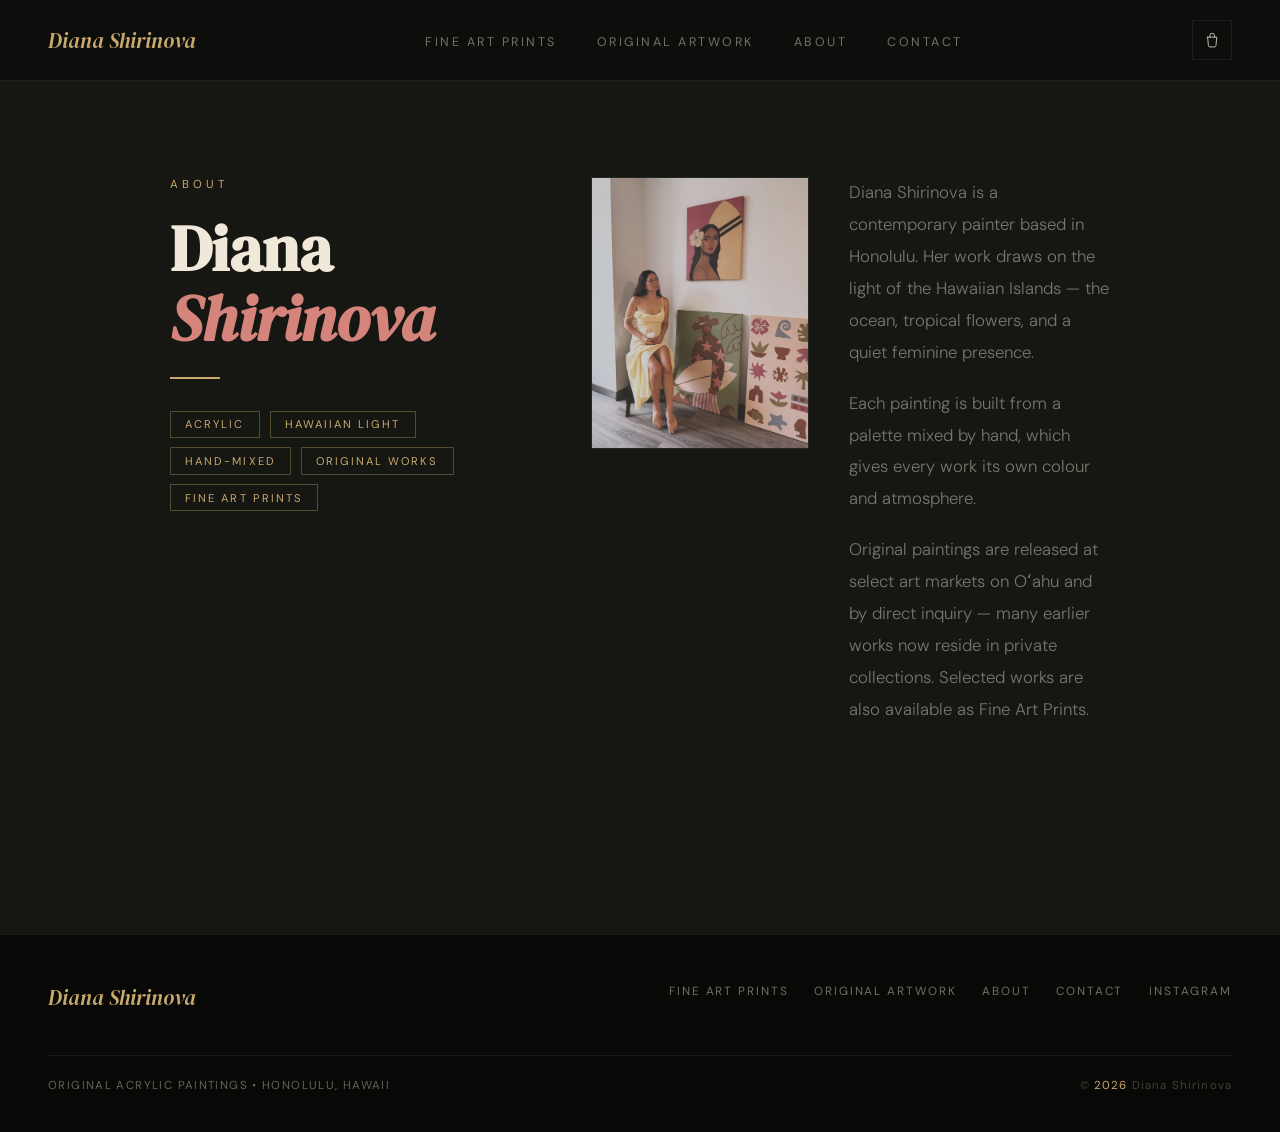
==== about.html @ e6429a39 "Add files via upload" ====
<!DOCTYPE html>
<html lang="en">
<head>
<meta charset="UTF-8">
<meta name="viewport" content="width=device-width, initial-scale=1.0">
<title>About Diana | Diana Shirinova</title>
<meta name="description" content="About Diana Shirinova, a contemporary acrylic painter based in Honolulu, Hawaii, working in hand-mixed colour inspired by the Pacific.">
<meta name="author" content="Diana Shirinova">
<link rel="canonical" href="https://dianashirinova.com/about.html">
<meta name="theme-color" content="#0d0d0b">
<link rel="icon" type="image/svg+xml" href="data:image/svg+xml,%3Csvg xmlns='http://www.w3.org/2000/svg' viewBox='0 0 100 100'%3E%3Crect width='100' height='100' fill='%230d0d0b'/%3E%3Ctext x='50' y='70' font-family='Georgia,serif' font-style='italic' font-size='60' fill='%23c8a96e' text-anchor='middle'%3ED%3C/text%3E%3C/svg%3E">

<meta property="og:type" content="website">
<meta property="og:site_name" content="Diana Shirinova">
<meta property="og:title" content="About Diana | Diana Shirinova">
<meta property="og:description" content="About Diana Shirinova, a contemporary acrylic painter based in Honolulu, Hawaii, working in hand-mixed colour inspired by the Pacific.">
<meta property="og:url" content="https://dianashirinova.com/about.html">
<meta property="og:locale" content="en_US">
<meta property="og:image" content="https://dianashirinova.com/images/artist/diana-portrait.jpg">
<meta property="og:image:width" content="1278">
<meta property="og:image:height" content="1280">

<meta name="twitter:card" content="summary_large_image">
<meta name="twitter:title" content="About Diana | Diana Shirinova">
<meta name="twitter:description" content="About Diana Shirinova, a contemporary acrylic painter based in Honolulu, Hawaii, working in hand-mixed colour inspired by the Pacific.">
<meta name="twitter:image" content="https://dianashirinova.com/images/artist/diana-portrait.jpg">

<link rel="preconnect" href="https://fonts.googleapis.com">
<link rel="preconnect" href="https://fonts.gstatic.com" crossorigin>
<link rel="stylesheet" href="https://fonts.googleapis.com/css2?family=DM+Serif+Display:ital@0;1&family=DM+Sans:ital,wght@0,300;0,400;0,500;1,300&display=swap">
<link rel="stylesheet" href="assets/site.css?v=5">
</head>
<body>
<a id="announce" class="announce" href="index.html#market">Next Market &mdash; Hawaii Kai Market, Koko Head Elementary &middot; Sat, Sep 5 &rarr;</a>
<div id="sunGlow" aria-hidden="true"></div>

<nav aria-label="Primary">
  <button id="mobile-menu-toggle" class="nav-burger" type="button" aria-label="Open menu">
    <svg viewBox="0 0 24 24" fill="none" stroke="currentColor" stroke-width="1.6" stroke-linecap="round"><path d="M4 7h16M4 12h16M4 17h16"/></svg>
  </button>
  <a class="nav-logo" href="index.html" style="text-decoration:none">Diana Shirinova</a>
  <ul class="nav-links">
    <li id="navMarket"><a href="index.html#market">Sep 5 Market</a></li>
    <li><a href="prints.html">Fine Art Prints</a></li>
    <li><a href="originals.html">Original Artwork</a></li>
    <li><a href="about.html">About</a></li>
    <li><a href="contact.html">Contact</a></li>
  </ul>
  <div class="nav-actions">
    <button id="cart-toggle" class="nav-cart" type="button" aria-label="Open cart">
      <svg viewBox="0 0 24 24" fill="none" stroke-linecap="round" stroke-linejoin="round"><path d="M6 8h12l-1.1 11a2 2 0 0 1-2 1.8H9.1a2 2 0 0 1-2-1.8L6 8Z"/><path d="M9 8V6a3 3 0 0 1 6 0v2"/></svg>
      <span id="cart-badge" class="cart-badge">0</span>
    </button>
  </div>
</nav>

<div id="cart-backdrop"></div>
<div id="cart-drawer" role="dialog" aria-modal="true" aria-label="Shopping cart">
  <div class="cart-drawer-header">
    <h3>Your Cart</h3>
    <button id="cart-drawer-close" aria-label="Close cart">&times;</button>
  </div>
  <div id="cart-drawer-body"></div>
  <div id="cart-drawer-footer"></div>
</div>

<div id="mobile-menu-backdrop"></div>
<nav id="mobile-menu" aria-label="Mobile">
  <button id="mobile-menu-close" aria-label="Close menu">&times;</button>
  <a href="originals.html">Original Artwork</a>
  <a href="prints.html">Fine Art Prints</a>
  <a href="about.html">About</a>
  <a href="contact.html">Contact</a>
  <a href="https://www.instagram.com/DianaShirinova_art" target="_blank" rel="noopener">Instagram</a>
</nav>
<main>
<section id="about" style="padding-top:11rem">
  <div class="about-inner">
    <div>
      <p class="section-eyebrow">About</p>
      <h2 class="section-title" style="margin-bottom:1.5rem">Diana <em>Shirinova</em></h2>
      <div class="about-accent"></div>
      <div class="about-tags">
        <span class="tag">Acrylic</span>
        <span class="tag">Hawaiian Light</span>
        <span class="tag">Hand-Mixed</span>
        <span class="tag">Original Works</span>
        <span class="tag">Fine Art Prints</span>
      </div>
    </div>
    <div class="about-right">
      <img src="images/artist/diana-portrait.jpg" alt="Diana Shirinova in her Honolulu studio" class="about-photo" width="1024" height="1280" loading="lazy" decoding="async">
      <div class="about-text">
        <p>Diana Shirinova is a contemporary painter based in Honolulu. Her work draws on the light of the Hawaiian Islands &mdash; the ocean, tropical flowers, and a quiet feminine presence.</p>
        <p>Each painting is built from a palette mixed by hand, which gives every work its own colour and atmosphere.</p>
        <p>Original paintings are released at select art markets on O&#699;ahu and by direct inquiry &mdash; many earlier works now reside in private collections. Selected works are also available as Fine Art Prints.</p>
      </div>
    </div>
  </div>
</section>
</main>
<footer>
  <div class="footer-top">
    <div>
      <div class="footer-brand">Diana Shirinova</div>
    </div>
    <nav class="footer-nav" aria-label="Footer">
      <a href="prints.html">Fine Art Prints</a>
      <a href="originals.html">Original Artwork</a>
      <a href="about.html">About</a>
      <a href="contact.html">Contact</a>
      <a href="https://www.instagram.com/DianaShirinova_art" target="_blank" rel="noopener">Instagram</a>
    </nav>
  </div>
  <div class="footer-base">
    <p class="footer-tag">Original Acrylic Paintings &bull; Honolulu, Hawaii</p>
    <p class="footer-copy">&copy; <span id="copyYear">2026</span> Diana Shirinova</p>
  </div>
</footer>

<script src="assets/site.js?v=7" defer></script>
</body>
</html>
---- assets/site.css ----
*,*::before,*::after{box-sizing:border-box;margin:0;padding:0}
  :root{
    --bg:#0d0d0b;--surface:#161612;--border:rgba(255,255,255,0.07);
    --gold:#c8a96e;--rose:#d4847a;--sage:#8aab87;--cream:#f0e8d8;
    --muted:rgba(240,232,216,0.45);
    --serif:"DM Serif Display",Georgia,serif;
    --sans:"DM Sans",system-ui,sans-serif;
  }
  html{scroll-behavior:smooth}
  body{background:var(--bg);color:var(--cream);font-family:var(--sans);overflow-x:hidden}
  nav[aria-label="Primary"]{position:fixed;top:0;left:0;right:0;z-index:200;display:flex;justify-content:space-between;align-items:center;padding:1.25rem 3rem;background:rgba(13,13,11,0.88);border-bottom:1px solid var(--border)}
  #sunGlow{position:fixed;inset:0;pointer-events:none;z-index:5;mix-blend-mode:screen;opacity:0}
  .nav-logo{font-family:var(--serif);font-style:italic;font-size:1.3rem;color:var(--gold)}
  .nav-links{display:flex;gap:2.5rem;list-style:none}
  .nav-links a{font-size:0.78rem;letter-spacing:0.2em;text-transform:uppercase;color:var(--muted);text-decoration:none;transition:color .25s}
  .nav-links a:hover{color:var(--cream)}
  .nav-cart{position:relative;background:none;border:1px solid var(--border);color:var(--cream);width:2.5rem;height:2.5rem;display:flex;align-items:center;justify-content:center;cursor:pointer;transition:border-color .25s}
  .nav-cart:hover{border-color:var(--gold)}
  .nav-cart svg{width:1.15rem;height:1.15rem;stroke:var(--cream)}
  .nav-actions{display:flex;align-items:center;gap:.7rem}
  .nav-burger{display:none;background:none;border:1px solid var(--border);color:var(--cream);width:2.5rem;height:2.5rem;align-items:center;justify-content:center;cursor:pointer;transition:border-color .25s}
  .nav-burger:hover{border-color:var(--gold)}
  .nav-burger svg{width:1.15rem;height:1.15rem;stroke:var(--cream)}
  #mobile-menu-backdrop{position:fixed;inset:0;background:rgba(0,0,0,.6);z-index:610;opacity:0;pointer-events:none;transition:opacity .3s}
  #mobile-menu-backdrop.open{opacity:1;pointer-events:auto}
  #mobile-menu{position:fixed;top:0;right:0;bottom:0;width:280px;max-width:85vw;background:var(--surface);border-left:1px solid var(--border);z-index:611;display:flex;flex-direction:column;padding:5.5rem 2rem 2rem;transform:translateX(100%);transition:transform .35s ease}
  #mobile-menu.open{transform:translateX(0)}
  #mobile-menu-close{position:absolute;top:1.4rem;right:1.4rem;background:none;border:none;color:var(--cream);font-size:1.7rem;cursor:pointer;opacity:.6;line-height:1}
  #mobile-menu-close:hover{opacity:1}
  #mobile-menu a{font-size:.95rem;letter-spacing:.1em;text-transform:uppercase;color:var(--cream);text-decoration:none;padding:1rem 0;border-bottom:1px solid var(--border)}
  #mobile-menu a:last-child{border-bottom:none}
  .cart-badge{position:absolute;top:-7px;right:-7px;background:var(--rose);color:var(--bg);font-size:.65rem;font-weight:500;min-width:1.15rem;height:1.15rem;border-radius:50%;display:none;align-items:center;justify-content:center;padding:0 3px;font-family:var(--sans);line-height:1}
  #cart-backdrop{position:fixed;inset:0;background:rgba(0,0,0,.6);z-index:600;opacity:0;pointer-events:none;transition:opacity .3s}
  #cart-backdrop.open{opacity:1;pointer-events:auto}
  #cart-drawer{position:fixed;top:0;right:0;bottom:0;width:400px;max-width:92vw;background:var(--surface);border-left:1px solid var(--border);z-index:601;display:flex;flex-direction:column;transform:translateX(100%);transition:transform .35s ease}
  #cart-drawer.open{transform:translateX(0)}
  .cart-drawer-header{display:flex;justify-content:space-between;align-items:center;padding:1.6rem 1.7rem;border-bottom:1px solid var(--border);flex:none}
  .cart-drawer-header h3{font-family:var(--serif);font-style:italic;font-size:1.35rem;color:var(--cream);font-weight:400}
  #cart-drawer-close{background:none;border:none;color:var(--cream);font-size:1.7rem;cursor:pointer;opacity:.6;transition:opacity .2s;line-height:1}
  #cart-drawer-close:hover{opacity:1}
  #cart-drawer-body{flex:1;overflow-y:auto;padding:1.5rem 1.7rem;display:flex;flex-direction:column;gap:1.4rem}
  .cart-empty{color:var(--muted);font-size:.92rem;font-weight:300}
  .cart-line{display:flex;gap:1rem}
  .cart-line-img{width:66px;height:66px;object-fit:cover;border:1px solid var(--border);flex:none;background:var(--bg)}
  .cart-line-info{flex:1;min-width:0;display:flex;flex-direction:column;gap:.3rem}
  .cart-line-title{font-family:var(--serif);font-style:italic;font-size:.98rem;color:var(--cream);line-height:1.2}
  .cart-line-variant{font-size:.74rem;color:var(--muted);letter-spacing:.03em}
  .cart-line-price{font-size:.8rem;color:var(--gold)}
  .cart-line-qty{display:flex;align-items:center;gap:.6rem;margin-top:.2rem}
  .cart-line-qty button{width:1.6rem;height:1.6rem;border:1px solid var(--border);background:none;color:var(--cream);cursor:pointer;font-size:.85rem;line-height:1;transition:border-color .2s}
  .cart-line-qty button:hover{border-color:var(--gold)}
  .cart-line-qty span{font-size:.85rem;min-width:1.2rem;text-align:center}
  .cart-line-remove{align-self:flex-start;background:none;border:none;color:var(--muted);font-size:.7rem;letter-spacing:.08em;text-transform:uppercase;text-decoration:underline;cursor:pointer;padding:0;margin-top:.2rem;font-family:var(--sans)}
  .cart-line-remove:hover{color:var(--rose)}
  #cart-drawer-footer{padding:1.5rem 1.7rem 2rem;border-top:1px solid var(--border);display:flex;flex-direction:column;gap:1rem;flex:none}
  .cart-subtotal{font-family:var(--serif);font-style:italic;font-size:1.15rem;color:var(--cream);display:flex;justify-content:space-between}
  .cart-checkout-btn{text-align:center;justify-content:center;display:flex}
  .cart-note{font-size:.72rem;color:var(--muted);text-align:center}
  @media(max-width:768px){#cart-drawer{width:100vw;max-width:100vw}}
  .hero{min-height:100vh;display:flex;flex-direction:column;justify-content:center;align-items:flex-start;padding:8rem 3rem 4rem;position:relative;overflow:hidden}
  .hero::before{content:"";position:absolute;inset:0;background:radial-gradient(ellipse 60% 70% at 80% 50%,rgba(200,169,110,0.07) 0%,transparent 65%),radial-gradient(ellipse 40% 60% at 15% 70%,rgba(138,171,135,0.05) 0%,transparent 60%);pointer-events:none}
  .hero-tag{font-size:0.72rem;letter-spacing:0.35em;text-transform:uppercase;color:var(--gold);margin-bottom:1.5rem;opacity:0;animation:riseIn .9s .3s ease forwards}
  .hero-title{font-family:var(--serif);font-size:clamp(3.5rem,9vw,8.5rem);line-height:0.92;color:var(--cream);max-width:10ch;opacity:0;animation:riseIn .9s .5s ease forwards}
  .hero-title em{font-style:italic;color:var(--rose)}
  .hero-rule{width:70px;height:1px;background:var(--gold);margin:2.5rem 0;opacity:0;animation:riseIn .9s .7s ease forwards}
  .hero-sub{font-size:1.05rem;line-height:2;color:var(--muted);max-width:430px;font-weight:300;opacity:0;animation:riseIn .9s .9s ease forwards}
  .hero-cta{display:inline-block;margin-top:2.5rem;padding:.8rem 2rem;border:1px solid var(--gold);color:var(--gold);font-size:.78rem;letter-spacing:.2em;text-transform:uppercase;text-decoration:none;transition:background .3s,color .3s;opacity:0;animation:riseIn .9s 1.1s ease forwards}
  .hero-cta:hover{background:var(--gold);color:var(--bg)}
  .hero-floats{position:absolute;right:0;top:0;width:52%;height:100%;pointer-events:none;overflow:hidden}
  .float-img{position:absolute;height:auto;border:1px solid rgba(255,255,255,0.06);object-fit:cover;opacity:0;animation:floatIn 1s ease forwards}
  .float-img:nth-child(1){width:44%;aspect-ratio:3/4;top:12%;right:30%;animation-delay:.7s}
  .float-img:nth-child(2){width:37%;aspect-ratio:4/5;top:6%;right:6%;animation-delay:.9s}
  .float-img:nth-child(3){width:34%;aspect-ratio:1/1;top:56%;right:16%;animation-delay:1.1s}
  #gallery{padding:12rem 4rem;max-width:1240px;margin:0 auto}
  .section-eyebrow{font-size:.72rem;letter-spacing:.35em;text-transform:uppercase;color:var(--gold);margin-bottom:1.4rem}
  .section-title{font-family:var(--serif);font-size:clamp(2rem,5vw,4rem);line-height:1.08;margin-bottom:6rem;color:var(--cream)}
  .section-title em{font-style:italic;color:var(--rose)}
  .gallery-grid{display:grid;grid-template-columns:repeat(auto-fill,minmax(300px,1fr));gap:3.8rem}
  .gallery-card{position:relative;overflow:hidden;cursor:pointer;background:var(--surface);border:1px solid var(--border);transition:transform .35s ease,box-shadow .35s ease}
  .gallery-card:hover{transform:translateY(-5px);box-shadow:0 22px 55px rgba(0,0,0,0.65)}
  .gallery-card img{width:100%;height:auto;display:block;transition:transform .5s ease,filter .4s ease;filter:brightness(.92) saturate(.95)}
  .gallery-card:hover img{transform:scale(1.04);filter:brightness(1) saturate(1.05)}
  .card-overlay{position:absolute;inset:0;background:linear-gradient(to top,rgba(13,13,11,.88) 0%,transparent 55%);opacity:0;transition:opacity .35s;display:flex;align-items:flex-end;padding:1.2rem}
  .gallery-card:hover .card-overlay{opacity:1}
  .card-title{font-family:var(--serif);font-style:italic;font-size:1rem;color:var(--cream);line-height:1.2}
  .card-num{font-size:.7rem;letter-spacing:.15em;color:var(--gold);margin-top:.25rem}
  /* ── Hand-mixed palette daubs ── */
  .palette-strip{display:flex;gap:.55rem;align-items:center}
  .daub{width:20px;height:17px;flex:none;box-shadow:inset 0 1px 5px rgba(0,0,0,.28);border-radius:62% 38% 55% 45%/48% 60% 40% 52%;transform:rotate(-6deg);transition:transform .45s ease,border-radius .45s ease}
  .daub:nth-child(2n){border-radius:45% 55% 40% 60%/55% 45% 60% 40%;transform:rotate(5deg)}
  .daub:nth-child(3n){border-radius:58% 42% 62% 38%/42% 58% 45% 55%;transform:rotate(-3deg)}
  .palette-strip:hover .daub{transform:rotate(0) scale(1.16);border-radius:50% 50% 48% 52%/52% 48% 50% 50%}
  .feat-palette{margin:.7rem 0 .15rem}
  .card-palette{margin-top:.55rem}
  .card-palette .daub{width:15px;height:13px}
  #lightbox-palette{margin:.2rem 0}
  #lightbox-thumbs{display:flex;flex-wrap:wrap;gap:.5rem}
  .lb-thumb{width:52px;height:52px;object-fit:cover;border:1px solid rgba(255,255,255,.2);opacity:.55;cursor:pointer;transition:opacity .2s,border-color .2s}
  .lb-thumb:hover{opacity:.85}
  .lb-thumb.active{opacity:1;border-color:var(--gold)}
  /* ── Brush cursor + paint trail (desktop only) ── */
  @media(pointer:fine){
    #gallery{cursor:url('data:image/svg+xml;utf8,<svg xmlns="http://www.w3.org/2000/svg" width="32" height="32"><path d="M27 2l3 3-11 12-5-5z" fill="%23c8a96e"/><path d="M14 14l4 4-3 4-6 3-2-2 3-6z" fill="%23f0e8d8"/><path d="M9 21c-2 2-4 5-5 8 3-1 6-3 8-5 1-1 1-3-1-4-1-1-2 0-2 1z" fill="%23627D86"/></svg>') 4 28, auto}
  }
  .paint-dab{position:fixed;pointer-events:none;z-index:400;border-radius:62% 38% 55% 45%/48% 60% 40% 52%;animation:dabfade .9s ease-out forwards}
  @keyframes dabfade{0%{opacity:.8;transform:scale(1) rotate(0deg)}100%{opacity:0;transform:scale(.3) rotate(28deg)}}
  #lightbox{display:none;position:fixed;inset:0;z-index:500;background:rgba(0,0,0,.95)}
  #lightbox.open{display:flex}
  .lightbox-stage{position:relative;flex:1;min-width:0;display:flex;align-items:center;justify-content:center;padding:3rem 2rem}
  #lightbox-img{max-width:100%;max-height:92vh;object-fit:contain;border:1px solid rgba(255,255,255,.08);box-shadow:0 30px 80px rgba(0,0,0,.7)}
  #lightbox-close{position:absolute;top:1.2rem;right:1.4rem;z-index:503;background:none;border:none;color:var(--cream);font-size:2rem;cursor:pointer;opacity:.6;transition:opacity .2s;line-height:1}
  #lightbox-close:hover{opacity:1}
  #lightbox-panel{width:340px;flex:none;background:var(--surface);border-left:1px solid var(--border);padding:4rem 2rem 2.5rem;display:flex;flex-direction:column;gap:1.3rem;overflow-y:auto}
  #lightbox-title{font-family:var(--serif);font-style:italic;font-size:1.4rem;color:var(--cream);line-height:1.25}
  #lightbox-desc{font-size:.9rem;line-height:1.85;color:var(--muted);font-weight:300;white-space:pre-line}
  #lightbox-desc:empty{display:none}
  #lightbox-buy:empty{display:none}
  .buy-panel{display:flex;flex-direction:column;gap:.9rem}
  .buy-price{font-family:var(--serif);font-style:italic;font-size:1.15rem;color:var(--gold)}
  .buy-sizes{display:flex;flex-wrap:wrap;gap:.5rem}
  .buy-size{background:none;border:1px solid var(--border);color:var(--muted);font-family:var(--sans);
    font-size:.74rem;letter-spacing:.06em;padding:.45rem .8rem;cursor:pointer;transition:all .2s}
  .buy-size:hover{border-color:var(--muted);color:var(--cream)}
  .buy-size.active{border-color:var(--gold);color:var(--gold)}
  .buy-cta{align-self:flex-start}
  .buy-cta:disabled{opacity:.5;cursor:wait}
  .buy-status{font-size:.8rem;color:var(--muted);min-height:1.1em;margin:0}
  #lightbox-inquire{align-self:flex-start;margin-top:auto;padding-top:1.3rem}
  #lightbox-prev,#lightbox-next{position:absolute;top:50%;transform:translateY(-50%);z-index:501;background:rgba(255,255,255,.07);border:1px solid var(--border);color:var(--cream);font-size:1.5rem;width:3rem;height:3rem;cursor:pointer;display:flex;align-items:center;justify-content:center;transition:background .2s}
  #lightbox-prev:hover,#lightbox-next:hover{background:rgba(255,255,255,.15)}
  #lightbox-prev{left:.5rem}
  #lightbox-next{right:.5rem}
  #about{padding:13rem 3rem;background:var(--surface);border-top:1px solid var(--border)}
  .about-inner{max-width:940px;margin:0 auto;display:grid;grid-template-columns:1fr 1.6fr;gap:6rem;align-items:start}
  .about-accent{width:50px;height:2px;background:var(--gold);margin-bottom:2rem}
  .about-tags{display:flex;flex-wrap:wrap;gap:.6rem;margin-top:2rem}
  .tag{font-size:.7rem;letter-spacing:.18em;text-transform:uppercase;padding:.35rem .9rem;border:1px solid rgba(200,169,110,.35);color:var(--gold)}
  .about-text{font-size:1.05rem;line-height:1.9;color:var(--muted);font-weight:300}
  .about-text p+p{margin-top:1.2rem}
  #contact{padding:13rem 3rem;text-align:center;border-top:1px solid var(--border)}
  .contact-inner{max-width:600px;margin:0 auto}
  .contact-email{display:inline-block;font-family:var(--serif);font-style:italic;font-size:1.8rem;color:var(--rose);text-decoration:none;border-bottom:1px solid rgba(212,132,122,.4);padding-bottom:.2rem;margin:2rem 0;transition:color .25s,border-color .25s}
  .contact-email:hover{color:var(--cream);border-color:var(--cream)}
  .contact-note{font-size:.9rem;color:var(--muted);line-height:1.8}
  footer{background:#080806;padding:1.8rem 3rem;display:flex;justify-content:space-between;align-items:center;border-top:1px solid var(--border);font-size:.75rem;color:rgba(240,232,216,.25);letter-spacing:.1em}
  footer span{color:var(--gold)}
  @keyframes riseIn{from{opacity:0;transform:translateY(24px)}to{opacity:1;transform:translateY(0)}}
  @keyframes floatIn{from{opacity:0;transform:translateY(20px) scale(.97)}to{opacity:1;transform:translateY(0) scale(1)}}
  @media(max-width:768px){nav[aria-label="Primary"]{padding:1rem 1.5rem}.nav-links{display:none}.nav-burger{display:flex}.hero{padding:7rem 1.5rem 3rem}.hero-floats{display:none}#gallery{padding:7rem 1.4rem}.gallery-grid{display:grid;grid-template-columns:repeat(auto-fill,minmax(150px,1fr));gap:1.6rem}.about-inner{grid-template-columns:1fr;gap:3rem}#about,#contact{padding:8rem 1.5rem}footer{flex-direction:column;gap:.5rem;text-align:center}}


  /* ── About photo ── */
  .about-right{display:flex;gap:2.5rem;align-items:flex-start}
  .about-photo{
    width:42%;flex-shrink:0;
    height:auto;
    display:block;
    border:1px solid var(--border);
    filter:brightness(.97) saturate(.95);
  }
  @media(max-width:768px){.about-right{flex-direction:column}.about-photo{width:100%}}

  /* ── Elevation: shared accents ── */
  a,button{outline:none}
  a:focus-visible,button:focus-visible{outline:2px solid var(--gold);outline-offset:3px}
  .pill{display:inline-block;font-size:.62rem;letter-spacing:.22em;text-transform:uppercase;padding:.3rem .8rem;border:1px solid rgba(240,232,216,.22);color:var(--muted)}
  .pill--sold{border-color:rgba(212,132,122,.45);color:var(--rose)}
  .pill--private{border-color:rgba(200,169,110,.4);color:var(--gold)}
  .pill--available{border-color:rgba(138,171,135,.45);color:var(--sage)}

  /* ── Hero: subtitle stack + dual CTA ── */
  .hero-types{font-family:var(--serif);font-size:clamp(1.1rem,2.4vw,1.6rem);line-height:1.5;color:var(--gold);margin:.4rem 0 1.6rem;opacity:0;animation:riseIn .9s .65s ease forwards}
  .hero-types span{color:var(--muted);font-style:italic}
  .hero-actions{display:flex;flex-wrap:wrap;gap:1rem;margin-top:2.5rem;opacity:0;animation:riseIn .9s 1.1s ease forwards}
  .btn-line{display:inline-flex;align-items:center;gap:.5rem;padding:.8rem 2rem;font-size:.78rem;letter-spacing:.2em;text-transform:uppercase;text-decoration:none;border:1px solid var(--gold);color:var(--gold);transition:background .3s,color .3s}
  .btn-line:hover{background:var(--gold);color:var(--bg)}
  .btn-line--rose{border-color:var(--rose);color:var(--rose)}
  .btn-line--rose:hover{background:var(--rose);color:var(--bg)}

  /* ── Featured Collection ── */
  #featured{padding:12rem 4rem;max-width:1240px;margin:0 auto;border-top:1px solid var(--border)}
  .featured-grid{display:grid;grid-template-columns:repeat(3,1fr);gap:4rem;margin-top:5.5rem}
  .feat-card{background:var(--surface);border:1px solid var(--border);display:flex;flex-direction:column;transition:transform .35s ease,box-shadow .35s ease}
  .feat-card:hover{transform:translateY(-5px);box-shadow:0 22px 55px rgba(0,0,0,.6)}
  .feat-figure{position:relative;overflow:hidden;cursor:pointer}
  .feat-figure img{width:100%;height:auto;display:block;aspect-ratio:4/5;object-fit:cover;filter:brightness(.93) saturate(.97);transition:transform .6s ease,filter .4s ease}
  .feat-card:hover .feat-figure img{transform:scale(1.05);filter:brightness(1) saturate(1.05)}
  .feat-status{position:absolute;top:1rem;left:1rem;background:rgba(13,13,11,.7);backdrop-filter:blur(6px)}
  .feat-body{padding:1.4rem 1.5rem 1.7rem;display:flex;flex-direction:column;gap:.9rem;flex:1}
  .feat-title{font-family:var(--serif);font-style:italic;font-size:1.35rem;color:var(--cream);line-height:1.15}
  .feat-actions{margin-top:auto;display:flex;flex-direction:column;gap:.55rem}
  .feat-link{font-size:.74rem;letter-spacing:.16em;text-transform:uppercase;color:var(--muted);text-decoration:none;background:none;border:none;padding:0;text-align:left;cursor:pointer;transition:color .25s;font-family:var(--sans)}
  .feat-link:hover{color:var(--cream)}
  .feat-link--prints{color:var(--gold)}
  .feat-link--prints:hover{color:var(--cream)}

  /* ── Gallery overlay: View + Collect ── */
  .card-actions{margin-top:.7rem;display:flex;gap:1.1rem;align-items:center}
  .card-act{font-family:var(--sans);font-size:.66rem;letter-spacing:.14em;text-transform:uppercase;background:none;border:none;padding:0;cursor:pointer;transition:color .2s}
  .card-act--view{color:var(--cream)}
  .card-act--prints{color:var(--gold)}
  .card-act--prints:hover{color:var(--cream)}

  /* ── The Process ── */
  #process{padding:13rem 3rem;background:var(--surface);border-top:1px solid var(--border)}
  .process-inner{max-width:1100px;margin:0 auto;display:grid;grid-template-columns:1.4fr 1fr;gap:6rem;align-items:center}
  .process-text p{font-size:1.08rem;line-height:1.95;color:var(--muted);font-weight:300}
  .process-text p+p{margin-top:1.3rem}
  .process-rule{width:50px;height:2px;background:var(--gold);margin:1.5rem 0 2.2rem}
  .process-photo{width:100%;display:block;aspect-ratio:3/4;object-fit:cover;border:1px solid var(--border);filter:brightness(.95) saturate(.95)}
  @media(max-width:768px){#process{padding:8rem 1.5rem}.process-inner{grid-template-columns:1fr;gap:3rem}}

  /* ── Shop CTA + Originals ── */
  #prints{padding:7rem 3rem;text-align:center;border-top:1px solid var(--border);position:relative;overflow:hidden}
  #prints::before{content:"";position:absolute;inset:0;background:radial-gradient(ellipse 50% 60% at 50% 40%,rgba(200,169,110,.08) 0%,transparent 65%);pointer-events:none}
  .shop-inner{max-width:620px;margin:0 auto;position:relative}
  .shop-text{font-size:1.05rem;line-height:1.9;color:var(--muted);font-weight:300;margin:1.5rem 0 2.5rem}
  #originals{padding:5rem 3rem 6rem;text-align:center;border-top:1px solid var(--border)}
  .originals-inner{max-width:600px;margin:0 auto}
  .originals-text{font-size:1.02rem;line-height:1.9;color:var(--muted);font-weight:300;margin-top:1.2rem}
  .originals-text a{color:var(--rose);text-decoration:none;border-bottom:1px solid rgba(212,132,122,.4);transition:color .25s,border-color .25s}
  .originals-text a:hover{color:var(--cream);border-color:var(--cream)}

  /* ── Contact buttons (4) ── */
  .contact-grid{display:flex;flex-wrap:wrap;gap:.9rem;justify-content:center;margin:2.5rem 0 .6rem}
  .contact-grid .btn-line{font-size:.76rem}

  /* ── Lightbox Collect Prints ── */
  @media(max-width:768px){
    #lightbox.open{flex-direction:column;overflow-y:auto}
    .lightbox-stage{padding:2.5rem 1rem 1rem;flex:none}
    #lightbox-img{max-height:52vh}
    #lightbox-panel{width:100%;border-left:none;border-top:1px solid var(--border);padding:1.6rem 1.4rem 2.4rem}
    #lightbox-prev{left:.4rem}
    #lightbox-next{right:.4rem}
  }

  /* ── Footer (minimal) + Art Gifts ── */
  footer{flex-direction:column;align-items:flex-start;gap:1.8rem;padding:3rem 3rem 2.4rem}
  .footer-top{display:flex;justify-content:space-between;align-items:flex-start;width:100%;flex-wrap:wrap;gap:2rem}
  .footer-brand{font-family:var(--serif);font-style:italic;font-size:1.3rem;color:var(--gold);margin-bottom:.5rem;letter-spacing:0}
  .footer-meta{font-size:.78rem;line-height:1.9;color:rgba(240,232,216,.4);letter-spacing:.06em}
  .footer-nav{display:flex;flex-wrap:wrap;gap:1.6rem}
  .footer-nav a{font-size:.74rem;letter-spacing:.16em;text-transform:uppercase;color:var(--muted);text-decoration:none;transition:color .25s}
  .footer-nav a:hover{color:var(--cream)}
  .footer-base{width:100%;border-top:1px solid var(--border);padding-top:1.4rem;margin-top:.4rem;display:flex;justify-content:space-between;align-items:center;flex-wrap:wrap;gap:.5rem}
  .footer-tag{font-size:.72rem;letter-spacing:.12em;color:rgba(240,232,216,.4);text-transform:uppercase}
  .footer-copy{font-size:.72rem;letter-spacing:.1em;color:rgba(240,232,216,.25)}
  .footer-gifts{width:100%;border-top:1px solid var(--border);padding-top:1.6rem;font-size:.72rem;line-height:1.7;color:rgba(240,232,216,.32);letter-spacing:.05em}
  .footer-gifts a{color:rgba(200,169,110,.7);text-decoration:none;border-bottom:1px solid rgba(200,169,110,.25);transition:color .25s,border-color .25s}
  .footer-gifts a:hover{color:var(--cream);border-color:var(--cream)}
  @media(max-width:768px){#featured{padding:7rem 1.4rem}.featured-grid{grid-template-columns:1fr;gap:3rem}#prints,#originals,#contact{padding:8rem 1.5rem}footer{padding:2.5rem 1.5rem}.contact-grid{gap:.6rem}}

  /* ── Announcement bar (auto-hides after the market date) ── */
  .announce{position:fixed;top:0;left:0;right:0;z-index:220;display:none;justify-content:center;align-items:center;height:2.3rem;padding:0 1rem;background:var(--gold);color:#0d0d0b;font-size:.68rem;font-weight:500;letter-spacing:.16em;text-transform:uppercase;text-decoration:none;white-space:nowrap;overflow:hidden;text-overflow:ellipsis;transition:background .25s}
  .announce:hover{background:#d9bc82}
  body.has-announce .announce{display:flex}
  body.has-announce nav[aria-label="Primary"]{top:2.3rem}
  body.has-announce .hero{padding-top:10rem}

  /* ── Upcoming market ── */
  #market{padding:9rem 3rem 7rem;text-align:center;border-top:1px solid var(--border);background:var(--surface)}
  .market-inner{max-width:640px;margin:0 auto}
  .market-date{font-family:var(--serif);font-style:italic;font-size:1.35rem;color:var(--gold);margin:1.4rem 0 1rem}
  .market-layout{display:flex;align-items:center;gap:3rem;text-align:left;margin-top:2.4rem}
  .market-flyer{flex:none;width:220px;border:1px solid var(--border);box-shadow:0 20px 50px rgba(0,0,0,.35)}
  .market-copy{flex:1}
  .market-copy .market-date{margin-top:0}
  @media(max-width:768px){.market-layout{flex-direction:column;text-align:center;gap:2rem}.market-flyer{width:170px}}

  /* ── Studio list ── */
  #studio-list{padding:6rem 3rem;text-align:center;border-top:1px solid var(--border)}
  .list-inner{max-width:560px;margin:0 auto}

  @media(max-width:768px){
    .announce{font-size:.58rem;letter-spacing:.09em}
    #market{padding:7rem 1.5rem 5.5rem}
    #studio-list{padding:5rem 1.5rem}
  }

  @media(prefers-reduced-motion:reduce){
    *{animation-duration:.01ms!important;animation-iteration-count:1!important;transition-duration:.01ms!important;scroll-behavior:auto!important}
    .hero-tag,.hero-title,.hero-rule,.hero-sub,.hero-types,.hero-actions,.hero-cta,.float-img{opacity:1!important;transform:none!important}
  }
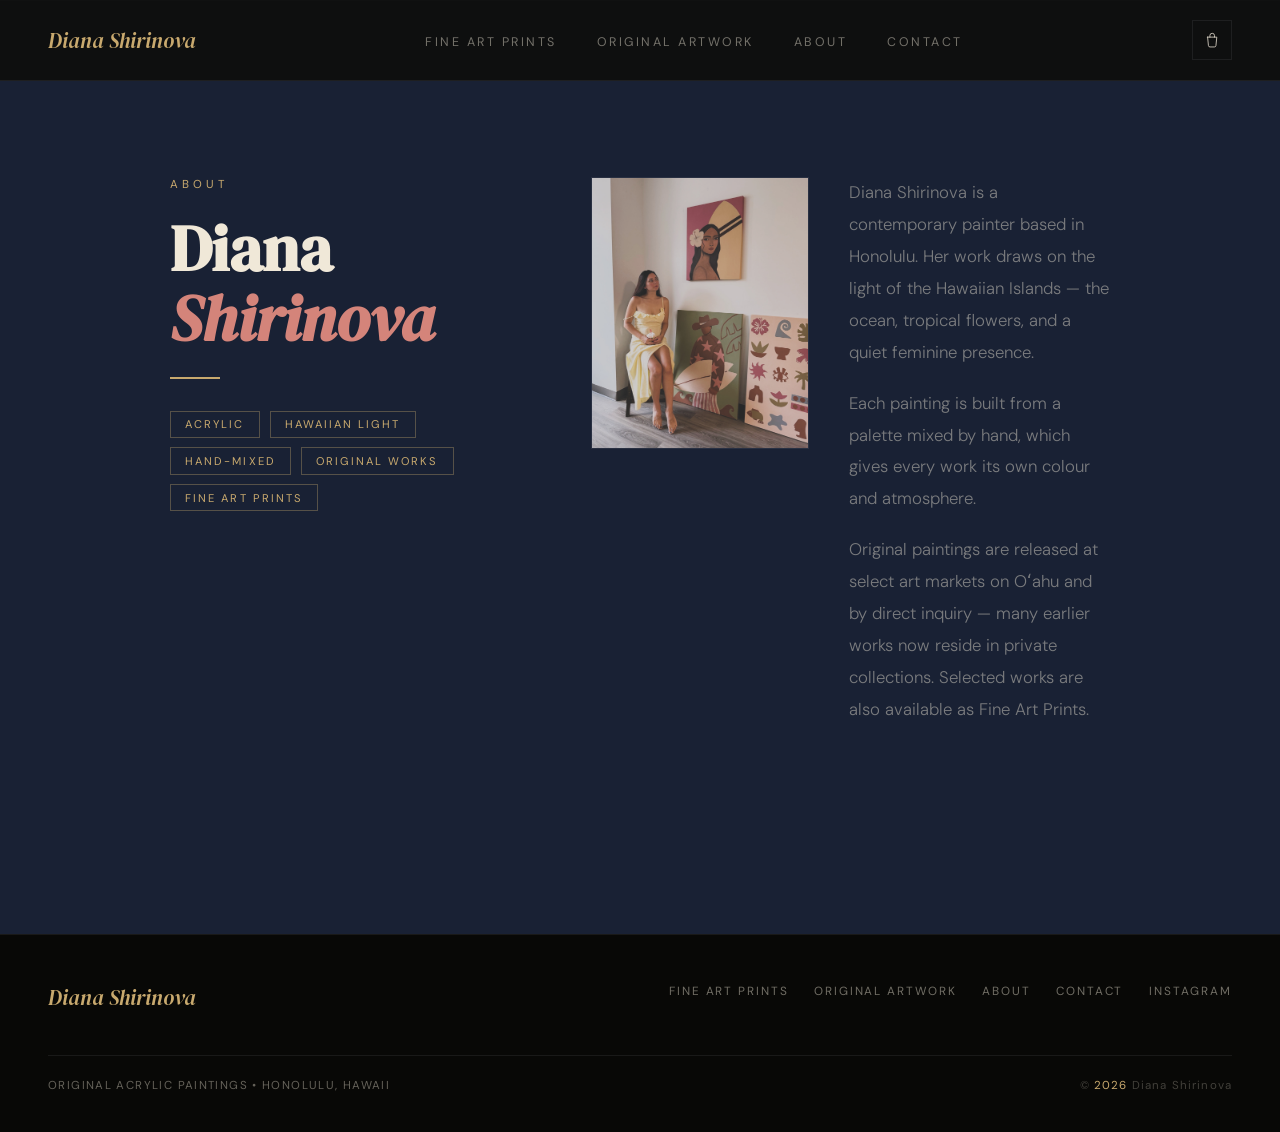
==== commit e6c48bff: "Add files via upload" ====
--- a/about.html
+++ b/about.html
@@ -7,8 +7,9 @@
 <meta name="description" content="About Diana Shirinova, a contemporary acrylic painter based in Honolulu, Hawaii, working in hand-mixed colour inspired by the Pacific.">
 <meta name="author" content="Diana Shirinova">
 <link rel="canonical" href="https://dianashirinova.com/about.html">
-<meta name="theme-color" content="#0d0d0b">
-<link rel="icon" type="image/svg+xml" href="data:image/svg+xml,%3Csvg xmlns='http://www.w3.org/2000/svg' viewBox='0 0 100 100'%3E%3Crect width='100' height='100' fill='%230d0d0b'/%3E%3Ctext x='50' y='70' font-family='Georgia,serif' font-style='italic' font-size='60' fill='%23c8a96e' text-anchor='middle'%3ED%3C/text%3E%3C/svg%3E">
+<meta name="theme-color" content="#fae8f0">
+<meta name="p:domain_verify" content="3ba7b110c1aaa63d699c8e35913f19d3"/>
+<link rel="icon" type="image/svg+xml" href="data:image/svg+xml,%3Csvg xmlns='http://www.w3.org/2000/svg' viewBox='0 0 100 100'%3E%3Crect width='100' height='100' fill='%23fae8f0'/%3E%3Ctext x='50' y='70' font-family='Georgia,serif' font-style='italic' font-size='60' fill='%23a83c60' text-anchor='middle'%3ED%3C/text%3E%3C/svg%3E">
 
 <meta property="og:type" content="website">
 <meta property="og:site_name" content="Diana Shirinova">
@@ -28,25 +29,23 @@
 <link rel="preconnect" href="https://fonts.googleapis.com">
 <link rel="preconnect" href="https://fonts.gstatic.com" crossorigin>
 <link rel="stylesheet" href="https://fonts.googleapis.com/css2?family=DM+Serif+Display:ital@0;1&family=DM+Sans:ital,wght@0,300;0,400;0,500;1,300&display=swap">
-<link rel="stylesheet" href="assets/site.css?v=5">
+<link rel="stylesheet" href="assets/site.css?v=8">
 </head>
 <body>
-<a id="announce" class="announce" href="index.html#market">Next Market &mdash; Hawaii Kai Market, Koko Head Elementary &middot; Sat, Sep 5 &rarr;</a>
 <div id="sunGlow" aria-hidden="true"></div>
 
 <nav aria-label="Primary">
-  <button id="mobile-menu-toggle" class="nav-burger" type="button" aria-label="Open menu">
-    <svg viewBox="0 0 24 24" fill="none" stroke="currentColor" stroke-width="1.6" stroke-linecap="round"><path d="M4 7h16M4 12h16M4 17h16"/></svg>
-  </button>
   <a class="nav-logo" href="index.html" style="text-decoration:none">Diana Shirinova</a>
   <ul class="nav-links">
-    <li id="navMarket"><a href="index.html#market">Sep 5 Market</a></li>
     <li><a href="prints.html">Fine Art Prints</a></li>
     <li><a href="originals.html">Original Artwork</a></li>
     <li><a href="about.html">About</a></li>
     <li><a href="contact.html">Contact</a></li>
   </ul>
   <div class="nav-actions">
+    <button id="mobile-menu-toggle" class="nav-burger" type="button" aria-label="Open menu">
+      <svg viewBox="0 0 24 24" fill="none" stroke="currentColor" stroke-width="1.6" stroke-linecap="round"><path d="M4 7h16M4 12h16M4 17h16"/></svg>
+    </button>
     <button id="cart-toggle" class="nav-cart" type="button" aria-label="Open cart">
       <svg viewBox="0 0 24 24" fill="none" stroke-linecap="round" stroke-linejoin="round"><path d="M6 8h12l-1.1 11a2 2 0 0 1-2 1.8H9.1a2 2 0 0 1-2-1.8L6 8Z"/><path d="M9 8V6a3 3 0 0 1 6 0v2"/></svg>
       <span id="cart-badge" class="cart-badge">0</span>
@@ -118,6 +117,6 @@
   </div>
 </footer>
 
-<script src="assets/site.js?v=7" defer></script>
+<script src="assets/site.js?v=12" defer></script>
 </body>
 </html>
--- a/assets/site.css
+++ b/assets/site.css
@@ -75,7 +75,7 @@
   .section-eyebrow{font-size:.72rem;letter-spacing:.35em;text-transform:uppercase;color:var(--gold);margin-bottom:1.4rem}
   .section-title{font-family:var(--serif);font-size:clamp(2rem,5vw,4rem);line-height:1.08;margin-bottom:6rem;color:var(--cream)}
   .section-title em{font-style:italic;color:var(--rose)}
-  .gallery-grid{display:grid;grid-template-columns:repeat(auto-fill,minmax(300px,1fr));gap:3.8rem}
+  .gallery-grid{display:grid;grid-template-columns:repeat(auto-fill,minmax(300px,1fr));gap:3.8rem;align-items:start}
   .gallery-card{position:relative;overflow:hidden;cursor:pointer;background:var(--surface);border:1px solid var(--border);transition:transform .35s ease,box-shadow .35s ease}
   .gallery-card:hover{transform:translateY(-5px);box-shadow:0 22px 55px rgba(0,0,0,0.65)}
   .gallery-card img{width:100%;height:auto;display:block;transition:transform .5s ease,filter .4s ease;filter:brightness(.92) saturate(.95)}
@@ -115,7 +115,9 @@
   #lightbox-desc{font-size:.9rem;line-height:1.85;color:var(--muted);font-weight:300;white-space:pre-line}
   #lightbox-desc:empty{display:none}
   #lightbox-buy:empty{display:none}
-  .buy-panel{display:flex;flex-direction:column;gap:.9rem}
+  .buy-panel{display:flex;flex-direction:column;gap:.9rem;padding-top:1rem;margin-top:1rem;border-top:1px solid var(--border)}
+  .buy-panel:first-child{padding-top:0;margin-top:0;border-top:none}
+  .buy-section-label{font-size:.72rem;letter-spacing:.16em;text-transform:uppercase;color:var(--gold);margin:0}
   .buy-price{font-family:var(--serif);font-style:italic;font-size:1.15rem;color:var(--gold)}
   .buy-sizes{display:flex;flex-wrap:wrap;gap:.5rem}
   .buy-size{background:none;border:1px solid var(--border);color:var(--muted);font-family:var(--sans);
@@ -125,6 +127,8 @@
   .buy-cta{align-self:flex-start}
   .buy-cta:disabled{opacity:.5;cursor:wait}
   .buy-status{font-size:.8rem;color:var(--muted);min-height:1.1em;margin:0}
+  .buy-original-note{font-size:.78rem;letter-spacing:.04em;color:var(--rose);margin:0 0 .8rem;text-transform:uppercase}
+  .buy-print-link{margin-top:1rem;padding-top:1rem;border-top:1px solid var(--border);align-self:flex-start}
   #lightbox-inquire{align-self:flex-start;margin-top:auto;padding-top:1.3rem}
   #lightbox-prev,#lightbox-next{position:absolute;top:50%;transform:translateY(-50%);z-index:501;background:rgba(255,255,255,.07);border:1px solid var(--border);color:var(--cream);font-size:1.5rem;width:3rem;height:3rem;cursor:pointer;display:flex;align-items:center;justify-content:center;transition:background .2s}
   #lightbox-prev:hover,#lightbox-next:hover{background:rgba(255,255,255,.15)}
@@ -258,16 +262,7 @@
   body.has-announce nav[aria-label="Primary"]{top:2.3rem}
   body.has-announce .hero{padding-top:10rem}
 
-  /* ── Upcoming market ── */
-  #market{padding:9rem 3rem 7rem;text-align:center;border-top:1px solid var(--border);background:var(--surface)}
-  .market-inner{max-width:640px;margin:0 auto}
-  .market-date{font-family:var(--serif);font-style:italic;font-size:1.35rem;color:var(--gold);margin:1.4rem 0 1rem}
-  .market-layout{display:flex;align-items:center;gap:3rem;text-align:left;margin-top:2.4rem}
-  .market-flyer{flex:none;width:220px;border:1px solid var(--border);box-shadow:0 20px 50px rgba(0,0,0,.35)}
-  .market-copy{flex:1}
-  .market-copy .market-date{margin-top:0}
-  @media(max-width:768px){.market-layout{flex-direction:column;text-align:center;gap:2rem}.market-flyer{width:170px}}
-
+  
   /* ── Studio list ── */
   #studio-list{padding:6rem 3rem;text-align:center;border-top:1px solid var(--border)}
   .list-inner{max-width:560px;margin:0 auto}
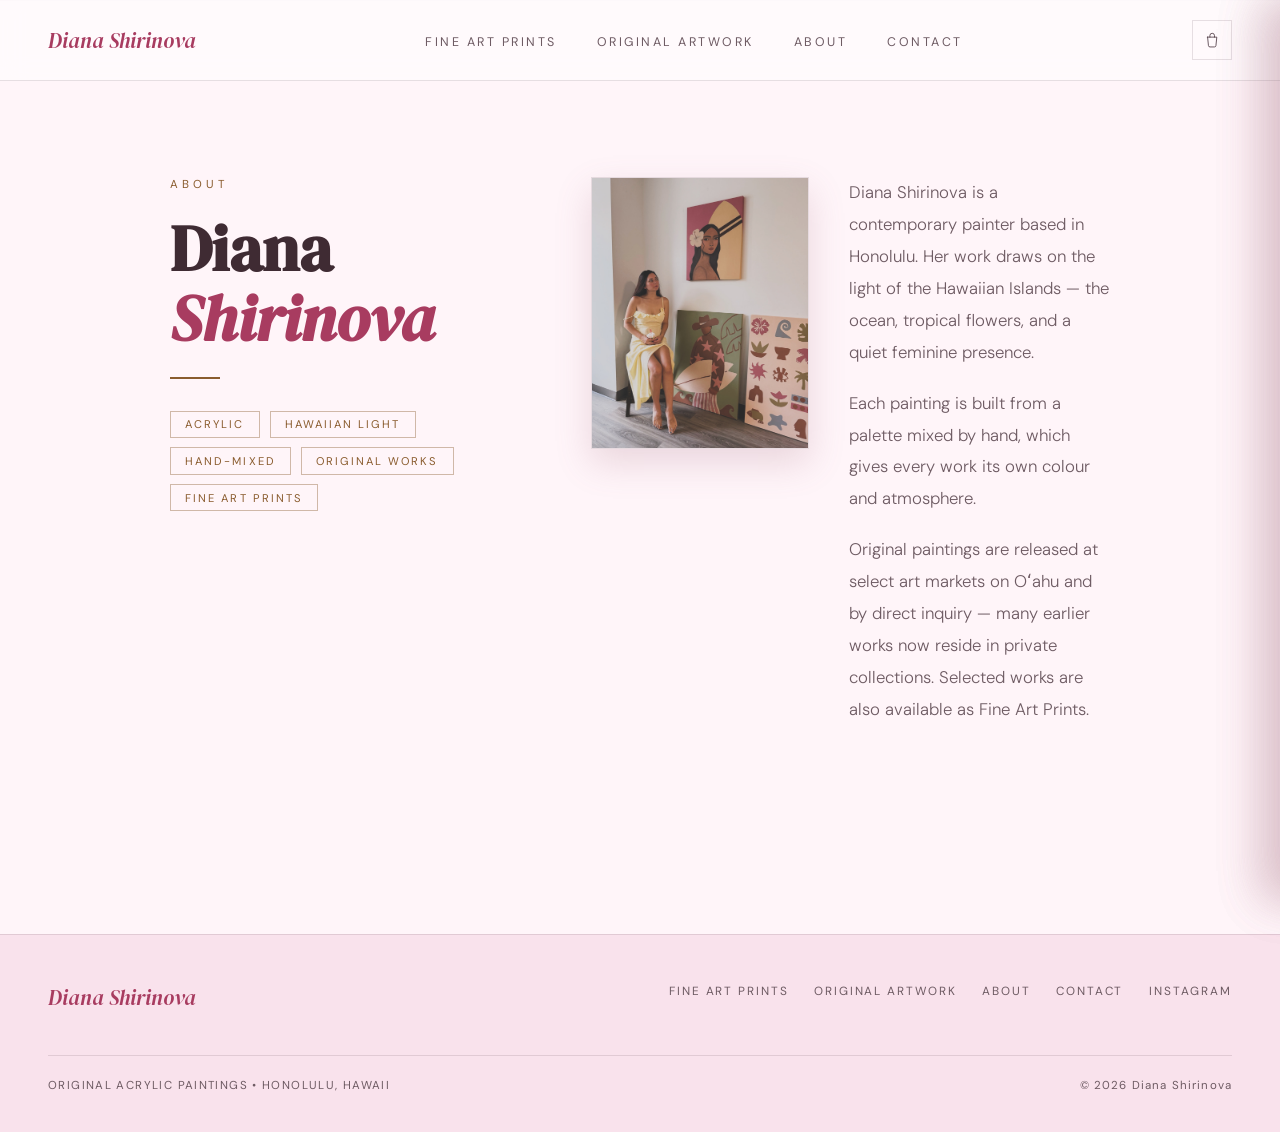
==== commit 1409dbff: "Add files via upload" ====
--- a/about.html
+++ b/about.html
@@ -117,6 +117,6 @@
   </div>
 </footer>
 
-<script src="assets/site.js?v=12" defer></script>
+<script src="assets/site.js?v=13" defer></script>
 </body>
 </html>
--- a/assets/site.css
+++ b/assets/site.css
@@ -1,16 +1,26 @@
+  /* ── Diana Shirinova — soft-pink light theme ──────────────────────────────
+     Colour is driven entirely by the variables in :root below.
+     --bg and --surface are also re-written at runtime by the scroll gradient
+     in site.js ("Pacific light"), so change the stops there too if you want a
+     different drift. Everything else is fixed here.
+     NOTE: --cream is the MAIN TEXT colour (dark plum). The name is kept from
+     the old dark theme so nothing else has to change. ── */
   *,*::before,*::after{box-sizing:border-box;margin:0;padding:0}
   :root{
-    --bg:#0d0d0b;--surface:#161612;--border:rgba(255,255,255,0.07);
-    --gold:#c8a96e;--rose:#d4847a;--sage:#8aab87;--cream:#f0e8d8;
-    --muted:rgba(240,232,216,0.45);
+    --bg:#fae8f0;--surface:#fff5f9;--border:rgba(63,43,51,0.13);
+    --gold:#8a5c2e;--rose:#a83c60;--sage:#3e6945;--cream:#3f2b33;
+    --muted:#6e5b63;
+    --on-accent:#fffdfd;            /* text on a gold/rose fill */
+    --shadow:rgba(150,88,112,.20);  /* soft rose shadow, not black */
+    --veil:rgba(255,249,252,.90);   /* translucent light wash over artwork */
     --serif:"DM Serif Display",Georgia,serif;
     --sans:"DM Sans",system-ui,sans-serif;
   }
   html{scroll-behavior:smooth}
   body{background:var(--bg);color:var(--cream);font-family:var(--sans);overflow-x:hidden}
-  nav[aria-label="Primary"]{position:fixed;top:0;left:0;right:0;z-index:200;display:flex;justify-content:space-between;align-items:center;padding:1.25rem 3rem;background:rgba(13,13,11,0.88);border-bottom:1px solid var(--border)}
-  #sunGlow{position:fixed;inset:0;pointer-events:none;z-index:5;mix-blend-mode:screen;opacity:0}
-  .nav-logo{font-family:var(--serif);font-style:italic;font-size:1.3rem;color:var(--gold)}
+  nav[aria-label="Primary"]{position:fixed;top:0;left:0;right:0;z-index:200;display:flex;justify-content:space-between;align-items:center;padding:1.25rem 3rem;background:rgba(255,251,253,.86);backdrop-filter:blur(12px);-webkit-backdrop-filter:blur(12px);border-bottom:1px solid var(--border)}
+  #sunGlow{position:fixed;inset:0;pointer-events:none;z-index:5;mix-blend-mode:multiply;opacity:0}
+  .nav-logo{font-family:var(--serif);font-style:italic;font-size:1.3rem;color:var(--rose)}
   .nav-links{display:flex;gap:2.5rem;list-style:none}
   .nav-links a{font-size:0.78rem;letter-spacing:0.2em;text-transform:uppercase;color:var(--muted);text-decoration:none;transition:color .25s}
   .nav-links a:hover{color:var(--cream)}
@@ -21,18 +31,18 @@
   .nav-burger{display:none;background:none;border:1px solid var(--border);color:var(--cream);width:2.5rem;height:2.5rem;align-items:center;justify-content:center;cursor:pointer;transition:border-color .25s}
   .nav-burger:hover{border-color:var(--gold)}
   .nav-burger svg{width:1.15rem;height:1.15rem;stroke:var(--cream)}
-  #mobile-menu-backdrop{position:fixed;inset:0;background:rgba(0,0,0,.6);z-index:610;opacity:0;pointer-events:none;transition:opacity .3s}
+  #mobile-menu-backdrop{position:fixed;inset:0;background:rgba(90,52,66,.42);z-index:610;opacity:0;pointer-events:none;transition:opacity .3s}
   #mobile-menu-backdrop.open{opacity:1;pointer-events:auto}
-  #mobile-menu{position:fixed;top:0;right:0;bottom:0;width:280px;max-width:85vw;background:var(--surface);border-left:1px solid var(--border);z-index:611;display:flex;flex-direction:column;padding:5.5rem 2rem 2rem;transform:translateX(100%);transition:transform .35s ease}
+  #mobile-menu{position:fixed;top:0;right:0;bottom:0;width:280px;max-width:85vw;background:var(--surface);border-left:1px solid var(--border);z-index:611;display:flex;flex-direction:column;padding:5.5rem 2rem 2rem;transform:translateX(100%);transition:transform .35s ease;box-shadow:-18px 0 44px var(--shadow)}
   #mobile-menu.open{transform:translateX(0)}
   #mobile-menu-close{position:absolute;top:1.4rem;right:1.4rem;background:none;border:none;color:var(--cream);font-size:1.7rem;cursor:pointer;opacity:.6;line-height:1}
   #mobile-menu-close:hover{opacity:1}
   #mobile-menu a{font-size:.95rem;letter-spacing:.1em;text-transform:uppercase;color:var(--cream);text-decoration:none;padding:1rem 0;border-bottom:1px solid var(--border)}
   #mobile-menu a:last-child{border-bottom:none}
-  .cart-badge{position:absolute;top:-7px;right:-7px;background:var(--rose);color:var(--bg);font-size:.65rem;font-weight:500;min-width:1.15rem;height:1.15rem;border-radius:50%;display:none;align-items:center;justify-content:center;padding:0 3px;font-family:var(--sans);line-height:1}
-  #cart-backdrop{position:fixed;inset:0;background:rgba(0,0,0,.6);z-index:600;opacity:0;pointer-events:none;transition:opacity .3s}
+  .cart-badge{position:absolute;top:-7px;right:-7px;background:var(--rose);color:var(--on-accent);font-size:.65rem;font-weight:500;min-width:1.15rem;height:1.15rem;border-radius:50%;display:none;align-items:center;justify-content:center;padding:0 3px;font-family:var(--sans);line-height:1}
+  #cart-backdrop{position:fixed;inset:0;background:rgba(90,52,66,.42);z-index:600;opacity:0;pointer-events:none;transition:opacity .3s}
   #cart-backdrop.open{opacity:1;pointer-events:auto}
-  #cart-drawer{position:fixed;top:0;right:0;bottom:0;width:400px;max-width:92vw;background:var(--surface);border-left:1px solid var(--border);z-index:601;display:flex;flex-direction:column;transform:translateX(100%);transition:transform .35s ease}
+  #cart-drawer{position:fixed;top:0;right:0;bottom:0;width:400px;max-width:92vw;background:var(--surface);border-left:1px solid var(--border);z-index:601;display:flex;flex-direction:column;transform:translateX(100%);transition:transform .35s ease;box-shadow:-18px 0 44px var(--shadow)}
   #cart-drawer.open{transform:translateX(0)}
   .cart-drawer-header{display:flex;justify-content:space-between;align-items:center;padding:1.6rem 1.7rem;border-bottom:1px solid var(--border);flex:none}
   .cart-drawer-header h3{font-family:var(--serif);font-style:italic;font-size:1.35rem;color:var(--cream);font-weight:400}
@@ -58,16 +68,16 @@
   .cart-note{font-size:.72rem;color:var(--muted);text-align:center}
   @media(max-width:768px){#cart-drawer{width:100vw;max-width:100vw}}
   .hero{min-height:100vh;display:flex;flex-direction:column;justify-content:center;align-items:flex-start;padding:8rem 3rem 4rem;position:relative;overflow:hidden}
-  .hero::before{content:"";position:absolute;inset:0;background:radial-gradient(ellipse 60% 70% at 80% 50%,rgba(200,169,110,0.07) 0%,transparent 65%),radial-gradient(ellipse 40% 60% at 15% 70%,rgba(138,171,135,0.05) 0%,transparent 60%);pointer-events:none}
+  .hero::before{content:"";position:absolute;inset:0;background:radial-gradient(ellipse 60% 70% at 80% 50%,rgba(168,60,96,0.08) 0%,transparent 65%),radial-gradient(ellipse 40% 60% at 15% 70%,rgba(138,92,46,0.07) 0%,transparent 60%);pointer-events:none}
   .hero-tag{font-size:0.72rem;letter-spacing:0.35em;text-transform:uppercase;color:var(--gold);margin-bottom:1.5rem;opacity:0;animation:riseIn .9s .3s ease forwards}
   .hero-title{font-family:var(--serif);font-size:clamp(3.5rem,9vw,8.5rem);line-height:0.92;color:var(--cream);max-width:10ch;opacity:0;animation:riseIn .9s .5s ease forwards}
   .hero-title em{font-style:italic;color:var(--rose)}
   .hero-rule{width:70px;height:1px;background:var(--gold);margin:2.5rem 0;opacity:0;animation:riseIn .9s .7s ease forwards}
   .hero-sub{font-size:1.05rem;line-height:2;color:var(--muted);max-width:430px;font-weight:300;opacity:0;animation:riseIn .9s .9s ease forwards}
-  .hero-cta{display:inline-block;margin-top:2.5rem;padding:.8rem 2rem;border:1px solid var(--gold);color:var(--gold);font-size:.78rem;letter-spacing:.2em;text-transform:uppercase;text-decoration:none;transition:background .3s,color .3s;opacity:0;animation:riseIn .9s 1.1s ease forwards}
-  .hero-cta:hover{background:var(--gold);color:var(--bg)}
+  .hero-cta{display:inline-block;margin-top:2.5rem;padding:.8rem 2rem;border:1px solid var(--gold);background:none;color:var(--gold);font-size:.78rem;letter-spacing:.2em;text-transform:uppercase;text-decoration:none;transition:background .3s,color .3s;opacity:0;animation:riseIn .9s 1.1s ease forwards}
+  .hero-cta:hover{background:var(--gold);color:var(--on-accent)}
   .hero-floats{position:absolute;right:0;top:0;width:52%;height:100%;pointer-events:none;overflow:hidden}
-  .float-img{position:absolute;height:auto;border:1px solid rgba(255,255,255,0.06);object-fit:cover;opacity:0;animation:floatIn 1s ease forwards}
+  .float-img{position:absolute;height:auto;border:1px solid rgba(63,43,51,0.08);box-shadow:0 14px 34px var(--shadow);object-fit:cover;opacity:0;animation:floatIn 1s ease forwards}
   .float-img:nth-child(1){width:44%;aspect-ratio:3/4;top:12%;right:30%;animation-delay:.7s}
   .float-img:nth-child(2){width:37%;aspect-ratio:4/5;top:6%;right:6%;animation-delay:.9s}
   .float-img:nth-child(3){width:34%;aspect-ratio:1/1;top:56%;right:16%;animation-delay:1.1s}
@@ -77,41 +87,40 @@
   .section-title em{font-style:italic;color:var(--rose)}
   .gallery-grid{display:grid;grid-template-columns:repeat(auto-fill,minmax(300px,1fr));gap:3.8rem;align-items:start}
   .gallery-card{position:relative;overflow:hidden;cursor:pointer;background:var(--surface);border:1px solid var(--border);transition:transform .35s ease,box-shadow .35s ease}
-  .gallery-card:hover{transform:translateY(-5px);box-shadow:0 22px 55px rgba(0,0,0,0.65)}
-  .gallery-card img{width:100%;height:auto;display:block;transition:transform .5s ease,filter .4s ease;filter:brightness(.92) saturate(.95)}
-  .gallery-card:hover img{transform:scale(1.04);filter:brightness(1) saturate(1.05)}
-  .card-overlay{position:absolute;inset:0;background:linear-gradient(to top,rgba(13,13,11,.88) 0%,transparent 55%);opacity:0;transition:opacity .35s;display:flex;align-items:flex-end;padding:1.2rem}
-  .gallery-card:hover .card-overlay{opacity:1}
+  .gallery-card:hover,.gallery-card:focus-within{transform:translateY(-5px);box-shadow:0 18px 42px var(--shadow)}
+  .gallery-card img{width:100%;height:auto;display:block;transition:transform .5s ease,filter .4s ease}
+  .gallery-card:hover img{transform:scale(1.04);filter:saturate(1.05)}
+  .card-overlay{position:absolute;inset:0;background:linear-gradient(to top,var(--veil) 0%,rgba(255,249,252,.82) 38%,transparent 74%);opacity:0;transition:opacity .35s;display:flex;align-items:flex-end;padding:1.2rem}
+  .gallery-card:hover .card-overlay,.gallery-card:focus-within .card-overlay{opacity:1}
   .card-title{font-family:var(--serif);font-style:italic;font-size:1rem;color:var(--cream);line-height:1.2}
   .card-num{font-size:.7rem;letter-spacing:.15em;color:var(--gold);margin-top:.25rem}
   /* ── Hand-mixed palette daubs ── */
   .palette-strip{display:flex;gap:.55rem;align-items:center}
-  .daub{width:20px;height:17px;flex:none;box-shadow:inset 0 1px 5px rgba(0,0,0,.28);border-radius:62% 38% 55% 45%/48% 60% 40% 52%;transform:rotate(-6deg);transition:transform .45s ease,border-radius .45s ease}
+  .daub{width:20px;height:17px;flex:none;box-shadow:inset 0 1px 5px rgba(90,50,65,.24);border-radius:62% 38% 55% 45%/48% 60% 40% 52%;transform:rotate(-6deg);transition:transform .45s ease,border-radius .45s ease}
   .daub:nth-child(2n){border-radius:45% 55% 40% 60%/55% 45% 60% 40%;transform:rotate(5deg)}
   .daub:nth-child(3n){border-radius:58% 42% 62% 38%/42% 58% 45% 55%;transform:rotate(-3deg)}
   .palette-strip:hover .daub{transform:rotate(0) scale(1.16);border-radius:50% 50% 48% 52%/52% 48% 50% 50%}
   .feat-palette{margin:.7rem 0 .15rem}
   .card-palette{margin-top:.55rem}
-  .card-palette .daub{width:15px;height:13px}
   #lightbox-palette{margin:.2rem 0}
   #lightbox-thumbs{display:flex;flex-wrap:wrap;gap:.5rem}
-  .lb-thumb{width:52px;height:52px;object-fit:cover;border:1px solid rgba(255,255,255,.2);opacity:.55;cursor:pointer;transition:opacity .2s,border-color .2s}
+  .lb-thumb{width:52px;height:52px;object-fit:cover;border:1px solid rgba(63,43,51,.18);opacity:.6;cursor:pointer;transition:opacity .2s,border-color .2s}
   .lb-thumb:hover{opacity:.85}
   .lb-thumb.active{opacity:1;border-color:var(--gold)}
   /* ── Brush cursor + paint trail (desktop only) ── */
   @media(pointer:fine){
-    #gallery{cursor:url('data:image/svg+xml;utf8,<svg xmlns="http://www.w3.org/2000/svg" width="32" height="32"><path d="M27 2l3 3-11 12-5-5z" fill="%23c8a96e"/><path d="M14 14l4 4-3 4-6 3-2-2 3-6z" fill="%23f0e8d8"/><path d="M9 21c-2 2-4 5-5 8 3-1 6-3 8-5 1-1 1-3-1-4-1-1-2 0-2 1z" fill="%23627D86"/></svg>') 4 28, auto}
+    #gallery{cursor:url('data:image/svg+xml;utf8,<svg xmlns="http://www.w3.org/2000/svg" width="32" height="32"><path d="M27 2l3 3-11 12-5-5z" fill="%238a5c2e"/><path d="M14 14l4 4-3 4-6 3-2-2 3-6z" fill="%233f2b33"/><path d="M9 21c-2 2-4 5-5 8 3-1 6-3 8-5 1-1 1-3-1-4-1-1-2 0-2 1z" fill="%23a83c60"/></svg>') 4 28, auto}
   }
   .paint-dab{position:fixed;pointer-events:none;z-index:400;border-radius:62% 38% 55% 45%/48% 60% 40% 52%;animation:dabfade .9s ease-out forwards}
   @keyframes dabfade{0%{opacity:.8;transform:scale(1) rotate(0deg)}100%{opacity:0;transform:scale(.3) rotate(28deg)}}
-  #lightbox{display:none;position:fixed;inset:0;z-index:500;background:rgba(0,0,0,.95)}
+  #lightbox{display:none;position:fixed;inset:0;z-index:500;background:rgba(253,240,246,.975)}
   #lightbox.open{display:flex}
   .lightbox-stage{position:relative;flex:1;min-width:0;display:flex;align-items:center;justify-content:center;padding:3rem 2rem}
-  #lightbox-img{max-width:100%;max-height:92vh;object-fit:contain;border:1px solid rgba(255,255,255,.08);box-shadow:0 30px 80px rgba(0,0,0,.7)}
+  #lightbox-img{max-width:100%;max-height:92vh;object-fit:contain;border:1px solid rgba(63,43,51,.1);box-shadow:0 26px 64px var(--shadow)}
   #lightbox-close{position:absolute;top:1.2rem;right:1.4rem;z-index:503;background:none;border:none;color:var(--cream);font-size:2rem;cursor:pointer;opacity:.6;transition:opacity .2s;line-height:1}
   #lightbox-close:hover{opacity:1}
   #lightbox-panel{width:340px;flex:none;background:var(--surface);border-left:1px solid var(--border);padding:4rem 2rem 2.5rem;display:flex;flex-direction:column;gap:1.3rem;overflow-y:auto}
-  #lightbox-title{font-family:var(--serif);font-style:italic;font-size:1.4rem;color:var(--cream);line-height:1.25}
+  #lightbox-title{font-family:var(--serif);font-style:italic;font-size:1.4rem;color:var(--cream);line-height:1.25;font-weight:400}
   #lightbox-desc{font-size:.9rem;line-height:1.85;color:var(--muted);font-weight:300;white-space:pre-line}
   #lightbox-desc:empty{display:none}
   #lightbox-buy:empty{display:none}
@@ -130,28 +139,25 @@
   .buy-original-note{font-size:.78rem;letter-spacing:.04em;color:var(--rose);margin:0 0 .8rem;text-transform:uppercase}
   .buy-print-link{margin-top:1rem;padding-top:1rem;border-top:1px solid var(--border);align-self:flex-start}
   #lightbox-inquire{align-self:flex-start;margin-top:auto;padding-top:1.3rem}
-  #lightbox-prev,#lightbox-next{position:absolute;top:50%;transform:translateY(-50%);z-index:501;background:rgba(255,255,255,.07);border:1px solid var(--border);color:var(--cream);font-size:1.5rem;width:3rem;height:3rem;cursor:pointer;display:flex;align-items:center;justify-content:center;transition:background .2s}
-  #lightbox-prev:hover,#lightbox-next:hover{background:rgba(255,255,255,.15)}
+  #lightbox-prev,#lightbox-next{position:absolute;top:50%;transform:translateY(-50%);z-index:501;background:rgba(255,255,255,.62);border:1px solid var(--border);color:var(--cream);font-size:1.5rem;width:3rem;height:3rem;cursor:pointer;display:flex;align-items:center;justify-content:center;transition:background .2s}
+  #lightbox-prev:hover,#lightbox-next:hover{background:rgba(255,255,255,.95)}
   #lightbox-prev{left:.5rem}
   #lightbox-next{right:.5rem}
   #about{padding:13rem 3rem;background:var(--surface);border-top:1px solid var(--border)}
   .about-inner{max-width:940px;margin:0 auto;display:grid;grid-template-columns:1fr 1.6fr;gap:6rem;align-items:start}
   .about-accent{width:50px;height:2px;background:var(--gold);margin-bottom:2rem}
   .about-tags{display:flex;flex-wrap:wrap;gap:.6rem;margin-top:2rem}
-  .tag{font-size:.7rem;letter-spacing:.18em;text-transform:uppercase;padding:.35rem .9rem;border:1px solid rgba(200,169,110,.35);color:var(--gold)}
+  .tag{font-size:.7rem;letter-spacing:.18em;text-transform:uppercase;padding:.35rem .9rem;border:1px solid rgba(138,92,46,.4);color:var(--gold)}
   .about-text{font-size:1.05rem;line-height:1.9;color:var(--muted);font-weight:300}
   .about-text p+p{margin-top:1.2rem}
   #contact{padding:13rem 3rem;text-align:center;border-top:1px solid var(--border)}
   .contact-inner{max-width:600px;margin:0 auto}
-  .contact-email{display:inline-block;font-family:var(--serif);font-style:italic;font-size:1.8rem;color:var(--rose);text-decoration:none;border-bottom:1px solid rgba(212,132,122,.4);padding-bottom:.2rem;margin:2rem 0;transition:color .25s,border-color .25s}
+  .contact-email{display:inline-block;font-family:var(--serif);font-style:italic;font-size:1.8rem;color:var(--rose);text-decoration:none;border-bottom:1px solid rgba(168,60,96,.4);padding-bottom:.2rem;margin:2rem 0;transition:color .25s,border-color .25s}
   .contact-email:hover{color:var(--cream);border-color:var(--cream)}
   .contact-note{font-size:.9rem;color:var(--muted);line-height:1.8}
-  footer{background:#080806;padding:1.8rem 3rem;display:flex;justify-content:space-between;align-items:center;border-top:1px solid var(--border);font-size:.75rem;color:rgba(240,232,216,.25);letter-spacing:.1em}
-  footer span{color:var(--gold)}
   @keyframes riseIn{from{opacity:0;transform:translateY(24px)}to{opacity:1;transform:translateY(0)}}
   @keyframes floatIn{from{opacity:0;transform:translateY(20px) scale(.97)}to{opacity:1;transform:translateY(0) scale(1)}}
-  @media(max-width:768px){nav[aria-label="Primary"]{padding:1rem 1.5rem}.nav-links{display:none}.nav-burger{display:flex}.hero{padding:7rem 1.5rem 3rem}.hero-floats{display:none}#gallery{padding:7rem 1.4rem}.gallery-grid{display:grid;grid-template-columns:repeat(auto-fill,minmax(150px,1fr));gap:1.6rem}.about-inner{grid-template-columns:1fr;gap:3rem}#about,#contact{padding:8rem 1.5rem}footer{flex-direction:column;gap:.5rem;text-align:center}}
-
+  @media(max-width:768px){nav[aria-label="Primary"]{padding:1rem 1.5rem}.nav-links{display:none}.nav-burger{display:flex}.hero{padding:7rem 1.5rem 3rem}.hero-floats{display:none}#gallery{padding:7rem 1.4rem}.gallery-grid{display:grid;grid-template-columns:repeat(auto-fill,minmax(150px,1fr));gap:1.6rem}.about-inner{grid-template-columns:1fr;gap:3rem}#about,#contact{padding:8rem 1.5rem}}
 
   /* ── About photo ── */
   .about-right{display:flex;gap:2.5rem;align-items:flex-start}
@@ -160,38 +166,38 @@
     height:auto;
     display:block;
     border:1px solid var(--border);
-    filter:brightness(.97) saturate(.95);
+    box-shadow:0 14px 34px var(--shadow);
   }
   @media(max-width:768px){.about-right{flex-direction:column}.about-photo{width:100%}}
 
   /* ── Elevation: shared accents ── */
   a,button{outline:none}
-  a:focus-visible,button:focus-visible{outline:2px solid var(--gold);outline-offset:3px}
-  .pill{display:inline-block;font-size:.62rem;letter-spacing:.22em;text-transform:uppercase;padding:.3rem .8rem;border:1px solid rgba(240,232,216,.22);color:var(--muted)}
-  .pill--sold{border-color:rgba(212,132,122,.45);color:var(--rose)}
-  .pill--private{border-color:rgba(200,169,110,.4);color:var(--gold)}
-  .pill--available{border-color:rgba(138,171,135,.45);color:var(--sage)}
+  a:focus-visible,button:focus-visible{outline:2px solid var(--rose);outline-offset:3px}
+  .pill{display:inline-block;font-size:.62rem;letter-spacing:.22em;text-transform:uppercase;padding:.3rem .8rem;border:1px solid rgba(63,43,51,.2);color:var(--muted)}
+  .pill--sold{border-color:rgba(168,60,96,.45);color:#962f53}
+  .pill--private{border-color:rgba(138,92,46,.45);color:#7d5029}
+  .pill--available{border-color:rgba(62,105,69,.5);color:var(--sage)}
 
   /* ── Hero: subtitle stack + dual CTA ── */
   .hero-types{font-family:var(--serif);font-size:clamp(1.1rem,2.4vw,1.6rem);line-height:1.5;color:var(--gold);margin:.4rem 0 1.6rem;opacity:0;animation:riseIn .9s .65s ease forwards}
   .hero-types span{color:var(--muted);font-style:italic}
   .hero-actions{display:flex;flex-wrap:wrap;gap:1rem;margin-top:2.5rem;opacity:0;animation:riseIn .9s 1.1s ease forwards}
-  .btn-line{display:inline-flex;align-items:center;gap:.5rem;padding:.8rem 2rem;font-size:.78rem;letter-spacing:.2em;text-transform:uppercase;text-decoration:none;border:1px solid var(--gold);color:var(--gold);transition:background .3s,color .3s}
-  .btn-line:hover{background:var(--gold);color:var(--bg)}
+  .btn-line{display:inline-flex;align-items:center;gap:.5rem;padding:.8rem 2rem;font-family:var(--sans);font-size:.78rem;letter-spacing:.2em;text-transform:uppercase;text-decoration:none;background:none;border:1px solid var(--gold);color:var(--gold);cursor:pointer;transition:background .3s,color .3s}
+  .btn-line:hover{background:var(--gold);color:var(--on-accent)}
   .btn-line--rose{border-color:var(--rose);color:var(--rose)}
-  .btn-line--rose:hover{background:var(--rose);color:var(--bg)}
+  .btn-line--rose:hover{background:var(--rose);color:var(--on-accent)}
 
   /* ── Featured Collection ── */
   #featured{padding:12rem 4rem;max-width:1240px;margin:0 auto;border-top:1px solid var(--border)}
   .featured-grid{display:grid;grid-template-columns:repeat(3,1fr);gap:4rem;margin-top:5.5rem}
   .feat-card{background:var(--surface);border:1px solid var(--border);display:flex;flex-direction:column;transition:transform .35s ease,box-shadow .35s ease}
-  .feat-card:hover{transform:translateY(-5px);box-shadow:0 22px 55px rgba(0,0,0,.6)}
+  .feat-card:hover,.feat-card:focus-within{transform:translateY(-5px);box-shadow:0 18px 42px var(--shadow)}
   .feat-figure{position:relative;overflow:hidden;cursor:pointer}
-  .feat-figure img{width:100%;height:auto;display:block;aspect-ratio:4/5;object-fit:cover;filter:brightness(.93) saturate(.97);transition:transform .6s ease,filter .4s ease}
-  .feat-card:hover .feat-figure img{transform:scale(1.05);filter:brightness(1) saturate(1.05)}
-  .feat-status{position:absolute;top:1rem;left:1rem;background:rgba(13,13,11,.7);backdrop-filter:blur(6px)}
+  .feat-figure img{width:100%;height:auto;display:block;aspect-ratio:4/5;object-fit:cover;transition:transform .6s ease,filter .4s ease}
+  .feat-card:hover .feat-figure img{transform:scale(1.05);filter:saturate(1.05)}
+  .feat-status{position:absolute;top:1rem;left:1rem;background:rgba(255,249,252,.88);backdrop-filter:blur(6px);-webkit-backdrop-filter:blur(6px)}
   .feat-body{padding:1.4rem 1.5rem 1.7rem;display:flex;flex-direction:column;gap:.9rem;flex:1}
-  .feat-title{font-family:var(--serif);font-style:italic;font-size:1.35rem;color:var(--cream);line-height:1.15}
+  .feat-title{font-family:var(--serif);font-style:italic;font-size:1.35rem;color:var(--cream);line-height:1.15;font-weight:400}
   .feat-actions{margin-top:auto;display:flex;flex-direction:column;gap:.55rem}
   .feat-link{font-size:.74rem;letter-spacing:.16em;text-transform:uppercase;color:var(--muted);text-decoration:none;background:none;border:none;padding:0;text-align:left;cursor:pointer;transition:color .25s;font-family:var(--sans)}
   .feat-link:hover{color:var(--cream)}
@@ -202,8 +208,9 @@
   .card-actions{margin-top:.7rem;display:flex;gap:1.1rem;align-items:center}
   .card-act{font-family:var(--sans);font-size:.66rem;letter-spacing:.14em;text-transform:uppercase;background:none;border:none;padding:0;cursor:pointer;transition:color .2s}
   .card-act--view{color:var(--cream)}
+  .card-act--view:hover{color:var(--rose)}
   .card-act--prints{color:var(--gold)}
-  .card-act--prints:hover{color:var(--cream)}
+  .card-act--prints:hover{color:var(--rose)}
 
   /* ── The Process ── */
   #process{padding:13rem 3rem;background:var(--surface);border-top:1px solid var(--border)}
@@ -211,25 +218,38 @@
   .process-text p{font-size:1.08rem;line-height:1.95;color:var(--muted);font-weight:300}
   .process-text p+p{margin-top:1.3rem}
   .process-rule{width:50px;height:2px;background:var(--gold);margin:1.5rem 0 2.2rem}
-  .process-photo{width:100%;display:block;aspect-ratio:3/4;object-fit:cover;border:1px solid var(--border);filter:brightness(.95) saturate(.95)}
+  .process-photo{width:100%;display:block;aspect-ratio:3/4;object-fit:cover;border:1px solid var(--border);box-shadow:0 14px 34px var(--shadow)}
   @media(max-width:768px){#process{padding:8rem 1.5rem}.process-inner{grid-template-columns:1fr;gap:3rem}}
 
   /* ── Shop CTA + Originals ── */
   #prints{padding:7rem 3rem;text-align:center;border-top:1px solid var(--border);position:relative;overflow:hidden}
-  #prints::before{content:"";position:absolute;inset:0;background:radial-gradient(ellipse 50% 60% at 50% 40%,rgba(200,169,110,.08) 0%,transparent 65%);pointer-events:none}
+  #prints::before{content:"";position:absolute;inset:0;background:radial-gradient(ellipse 50% 60% at 50% 40%,rgba(168,60,96,.09) 0%,transparent 65%);pointer-events:none}
   .shop-inner{max-width:620px;margin:0 auto;position:relative}
   .shop-text{font-size:1.05rem;line-height:1.9;color:var(--muted);font-weight:300;margin:1.5rem 0 2.5rem}
   #originals{padding:5rem 3rem 6rem;text-align:center;border-top:1px solid var(--border)}
   .originals-inner{max-width:600px;margin:0 auto}
   .originals-text{font-size:1.02rem;line-height:1.9;color:var(--muted);font-weight:300;margin-top:1.2rem}
-  .originals-text a{color:var(--rose);text-decoration:none;border-bottom:1px solid rgba(212,132,122,.4);transition:color .25s,border-color .25s}
-  .originals-text a:hover{color:var(--cream);border-color:var(--cream)}
-
-  /* ── Contact buttons (4) ── */
+  .originals-text a,.shop-text a{color:var(--rose);text-decoration:none;border-bottom:1px solid rgba(168,60,96,.4);transition:color .25s,border-color .25s}
+  .originals-text a:hover,.shop-text a:hover{color:var(--cream);border-color:var(--cream)}
+
+  /* ── Contact: buttons + form ── */
   .contact-grid{display:flex;flex-wrap:wrap;gap:.9rem;justify-content:center;margin:2.5rem 0 .6rem}
   .contact-grid .btn-line{font-size:.76rem}
-
-  /* ── Lightbox Collect Prints ── */
+  #contactForm{margin-top:2.6rem;display:flex;flex-direction:column;gap:1.3rem;align-items:flex-start}
+  .form-row{display:flex;gap:1.3rem;width:100%;flex-wrap:wrap}
+  .form-row .form-field{flex:1;min-width:200px}
+  .form-field{display:flex;flex-direction:column;gap:.45rem;width:100%}
+  .form-field label{font-size:.7rem;letter-spacing:.18em;text-transform:uppercase;color:var(--muted)}
+  .form-field input,.form-field textarea{font-family:var(--sans);font-size:.95rem;font-weight:300;color:var(--cream);background:var(--surface);border:1px solid var(--border);border-radius:0;padding:.75rem .9rem;width:100%;transition:border-color .2s}
+  .form-field input::placeholder,.form-field textarea::placeholder{color:var(--muted);opacity:.7}
+  .form-field input:focus,.form-field textarea:focus{outline:none;border-color:var(--gold)}
+  .form-field input[aria-invalid="true"],.form-field textarea[aria-invalid="true"]{border-color:var(--rose)}
+  .form-field textarea{resize:vertical;min-height:7.5rem;line-height:1.7}
+  .form-error{font-size:.76rem;color:var(--rose);min-height:1em}
+  .form-note{font-size:.78rem;color:var(--muted);line-height:1.7}
+  @media(max-width:768px){.form-row{flex-direction:column;gap:1.3rem}}
+
+  /* ── Lightbox on small screens ── */
   @media(max-width:768px){
     #lightbox.open{flex-direction:column;overflow-y:auto}
     .lightbox-stage{padding:2.5rem 1rem 1rem;flex:none}
@@ -239,37 +259,36 @@
     #lightbox-next{right:.4rem}
   }
 
-  /* ── Footer (minimal) + Art Gifts ── */
-  footer{flex-direction:column;align-items:flex-start;gap:1.8rem;padding:3rem 3rem 2.4rem}
+  /* ── Footer ── */
+  footer{background:#f9e2ec;border-top:1px solid var(--border);display:flex;flex-direction:column;align-items:flex-start;gap:1.8rem;padding:3rem 3rem 2.4rem;font-size:.75rem;letter-spacing:.1em;color:var(--muted)}
   .footer-top{display:flex;justify-content:space-between;align-items:flex-start;width:100%;flex-wrap:wrap;gap:2rem}
-  .footer-brand{font-family:var(--serif);font-style:italic;font-size:1.3rem;color:var(--gold);margin-bottom:.5rem;letter-spacing:0}
-  .footer-meta{font-size:.78rem;line-height:1.9;color:rgba(240,232,216,.4);letter-spacing:.06em}
+  .footer-brand{font-family:var(--serif);font-style:italic;font-size:1.3rem;color:var(--rose);margin-bottom:.5rem;letter-spacing:0}
+  .footer-meta{font-size:.78rem;line-height:1.9;color:var(--muted);letter-spacing:.06em}
   .footer-nav{display:flex;flex-wrap:wrap;gap:1.6rem}
   .footer-nav a{font-size:.74rem;letter-spacing:.16em;text-transform:uppercase;color:var(--muted);text-decoration:none;transition:color .25s}
   .footer-nav a:hover{color:var(--cream)}
   .footer-base{width:100%;border-top:1px solid var(--border);padding-top:1.4rem;margin-top:.4rem;display:flex;justify-content:space-between;align-items:center;flex-wrap:wrap;gap:.5rem}
-  .footer-tag{font-size:.72rem;letter-spacing:.12em;color:rgba(240,232,216,.4);text-transform:uppercase}
-  .footer-copy{font-size:.72rem;letter-spacing:.1em;color:rgba(240,232,216,.25)}
-  .footer-gifts{width:100%;border-top:1px solid var(--border);padding-top:1.6rem;font-size:.72rem;line-height:1.7;color:rgba(240,232,216,.32);letter-spacing:.05em}
-  .footer-gifts a{color:rgba(200,169,110,.7);text-decoration:none;border-bottom:1px solid rgba(200,169,110,.25);transition:color .25s,border-color .25s}
+  .footer-tag{font-size:.72rem;letter-spacing:.12em;color:var(--muted);text-transform:uppercase}
+  .footer-copy{font-size:.72rem;letter-spacing:.1em;color:var(--muted)}
+  .footer-gifts{width:100%;border-top:1px solid var(--border);padding-top:1.6rem;font-size:.72rem;line-height:1.7;color:var(--muted);letter-spacing:.05em}
+  .footer-gifts a{color:var(--gold);text-decoration:none;border-bottom:1px solid rgba(138,92,46,.32);transition:color .25s,border-color .25s}
   .footer-gifts a:hover{color:var(--cream);border-color:var(--cream)}
-  @media(max-width:768px){#featured{padding:7rem 1.4rem}.featured-grid{grid-template-columns:1fr;gap:3rem}#prints,#originals,#contact{padding:8rem 1.5rem}footer{padding:2.5rem 1.5rem}.contact-grid{gap:.6rem}}
-
-  /* ── Announcement bar (auto-hides after the market date) ── */
-  .announce{position:fixed;top:0;left:0;right:0;z-index:220;display:none;justify-content:center;align-items:center;height:2.3rem;padding:0 1rem;background:var(--gold);color:#0d0d0b;font-size:.68rem;font-weight:500;letter-spacing:.16em;text-transform:uppercase;text-decoration:none;white-space:nowrap;overflow:hidden;text-overflow:ellipsis;transition:background .25s}
-  .announce:hover{background:#d9bc82}
-  body.has-announce .announce{display:flex}
+  @media(max-width:768px){#featured{padding:7rem 1.4rem}.featured-grid{grid-template-columns:1fr;gap:3rem}#prints,#originals,#contact{padding:8rem 1.5rem}footer{padding:2.5rem 1.5rem;text-align:left}.contact-grid{gap:.6rem}}
+
+  /* ── Announcement bar ──
+     Built by site.js from the MARKET config at the top of that file.
+     No market set → nothing is injected and these rules never apply. ── */
+  .announce{position:fixed;top:0;left:0;right:0;z-index:220;display:flex;justify-content:center;align-items:center;height:2.3rem;padding:0 1rem;background:var(--rose);color:var(--on-accent);font-size:.68rem;font-weight:500;letter-spacing:.16em;text-transform:uppercase;text-decoration:none;white-space:nowrap;overflow:hidden;text-overflow:ellipsis;transition:background .25s}
+  .announce:hover{background:#8d2f50}
   body.has-announce nav[aria-label="Primary"]{top:2.3rem}
   body.has-announce .hero{padding-top:10rem}
 
-  
   /* ── Studio list ── */
   #studio-list{padding:6rem 3rem;text-align:center;border-top:1px solid var(--border)}
   .list-inner{max-width:560px;margin:0 auto}
 
   @media(max-width:768px){
     .announce{font-size:.58rem;letter-spacing:.09em}
-    #market{padding:7rem 1.5rem 5.5rem}
     #studio-list{padding:5rem 1.5rem}
   }
 
